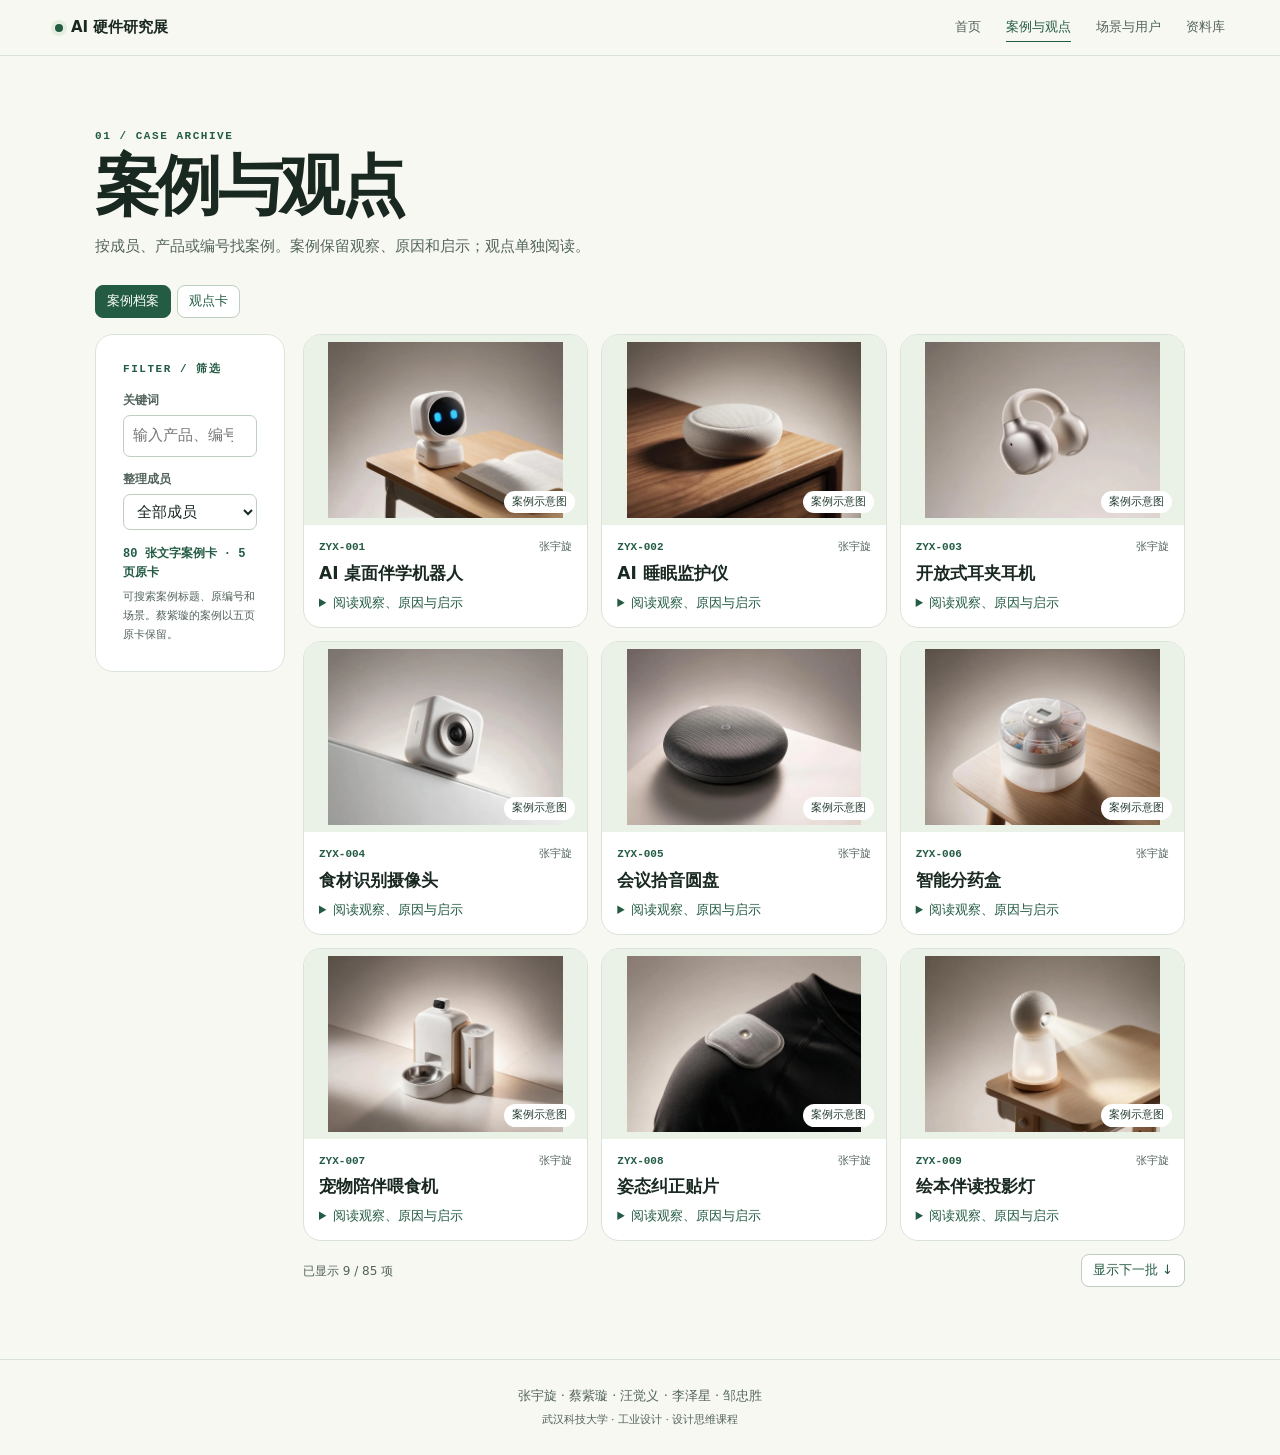
==== cases.html @ ba18a74f "Split research exhibit into four on-demand pages" ====
<!doctype html>
<html lang="zh-CN"><head><meta charset="utf-8"><meta name="viewport" content="width=device-width,initial-scale=1">
<title>案例与观点 · AI 智能硬件调研</title><meta name="description" content="按成员、产品或编号找案例。案例保留观察、原因和启示；观点单独阅读。">
<link rel="icon" href="assets/art/mark.svg" type="image/svg+xml"><link rel="stylesheet" href="pages.css">
<script type="module" src="pages.js"></script></head><body data-page="cases">
<a class="skip" href="#main">跳到正文</a><progress class="reading" id="reading" max="100" value="0" aria-hidden="true"></progress>
<header class="nav"><a class="brand" href="index.html"><span class="dot"></span>AI 硬件研究展</a><nav aria-label="展站导航"><a href="index.html">首页</a><a href="cases.html" aria-current="page">案例与观点</a><a href="scenes.html">场景与用户</a><a href="library.html">资料库</a></nav></header>
<main id="main"><header class="page-head"><p class="eyebrow">01 / CASE ARCHIVE</p><h1>案例与观点</h1><p>按成员、产品或编号找案例。案例保留观察、原因和启示；观点单独阅读。</p></header><p id="loadError" class="notice" hidden></p>
<div class="view-tabs" aria-label="案例或观点"><button type="button" data-view="cases">案例档案</button><button type="button" data-view="opinions">观点卡</button></div>
<section class="workbench" aria-label="档案浏览"><aside class="filters-panel"><p class="eyebrow">FILTER / 筛选</p><label for="query">关键词</label><input id="query" type="search" placeholder="输入产品、编号或主题"><label for="member">整理成员</label><select id="member"><option value="all">全部成员</option></select><p id="results" role="status"></p><p class="filter-help">可搜索案例标题、原编号和场景。蔡紫璇的案例以五页原卡保留。</p></aside><div id="archive" class="archive-region" aria-busy="true">正在加载档案…</div></section></main>
<footer class="foot"><p>张宇旋 · 蔡紫璇 · 汪觉义 · 李泽星 · 邹忠胜</p><p class="muted">武汉科技大学 · 工业设计 · 设计思维课程</p></footer>
<dialog class="zoom" id="zoom" aria-label="查看大图"><form method="dialog"><button class="small-button" aria-label="关闭大图">关闭 ×</button></form><div class="zoom__image"><img alt=""></div></dialog></body></html>
---- pages.css ----
/* Shared typography, materials and motion for the four-page exhibit. */
:root{--paper:#f8f8f3;--ink:#192820;--soft:#52645b;--green:#235b43;--line:#dae3d9;--tint:#edf2e9;--white:#fff;--page:1200px;--gutter:clamp(18px,5vw,55px);--mono:ui-monospace,Consolas,monospace;--ease:cubic-bezier(.18,.8,.26,1);--r:18px}
*,*::before,*::after{box-sizing:border-box}html{scroll-behavior:smooth}body{margin:0;background:var(--paper);color:var(--ink);font:15px/1.7 -apple-system,"Microsoft YaHei","PingFang SC",system-ui,sans-serif}h1,h2,h3,p,dl,dd,figure{margin:0}img{max-width:100%;display:block}button,input,select{font:inherit}button{cursor:pointer}a{color:inherit;text-underline-offset:3px}a:focus-visible,button:focus-visible,input:focus-visible,select:focus-visible,summary:focus-visible,[tabindex]:focus-visible{outline:2px solid #22674c;outline-offset:3px}button[hidden],[hidden]{display:none!important}main{max-width:var(--page);margin:auto;padding-inline:var(--gutter)}main section[id],.scene-reading{scroll-margin-top:125px}.skip{position:absolute;top:6px;left:8px;padding:8px 12px;background:#fff;z-index:100;transform:translateY(-150%)}.skip:focus{transform:none}.eyebrow{font:700 11px/1.4 var(--mono);letter-spacing:.14em;color:var(--green)}.quiet-link{font-size:13px;color:var(--green);font-weight:650;text-decoration:none}.quiet-link:hover{text-decoration:underline}.byline{font-size:12px;color:var(--soft)}.notice,.panel-empty{padding:19px;background:#eff2eb;border:1px solid var(--line);border-radius:10px}.notice{color:#75332c}.foot{text-align:center;border-top:1px solid var(--line);margin-top:72px;padding:25px 16px;color:var(--soft);font-size:13px}.foot .muted{font-size:11px;margin-top:4px}
/* Navigation */
.nav{position:sticky;top:0;z-index:30;display:flex;align-items:center;justify-content:space-between;gap:8px 20px;padding:10px var(--gutter);min-height:56px;border-bottom:1px solid var(--line);background:rgba(248,248,243,.96)}.brand{display:inline-flex;align-items:center;gap:8px;white-space:nowrap;font-weight:750;text-decoration:none}.dot{width:8px;aspect-ratio:1;border-radius:50%;background:var(--green);box-shadow:0 0 0 4px #e4ede0}.nav nav{display:flex;gap:clamp(8px,2vw,25px);align-items:center;flex-wrap:wrap}.nav nav a{font-size:13px;text-decoration:none;color:var(--soft);border-bottom:1px solid transparent;padding:3px 0}.nav nav a[aria-current],.nav nav a:hover{color:var(--green);border-color:var(--green)}.reading{position:fixed;z-index:40;left:0;top:0;width:100%;height:2px;appearance:none;border:0;background:transparent;pointer-events:none}.reading::-webkit-progress-bar{background:transparent}.reading::-webkit-progress-value{background:#3d8a69}.reading::-moz-progress-bar{background:#3d8a69}
/* Cover and editorial sections */
.cover{position:relative;isolation:isolate;overflow:hidden;min-height:535px;padding:clamp(64px,9vw,108px) 0 44px}.hero__art{position:absolute;inset:0 0 0 29%;background:url('assets/art/hero.jpg') right center / cover no-repeat;mask-image:linear-gradient(90deg,transparent,#000 32%,#000 90%,transparent);z-index:-1;animation:hero-in 1.25s var(--ease) both}.hero__art::after{content:'';position:absolute;inset:0;background:linear-gradient(0deg,var(--paper),transparent 26%)}.cover-copy{max-width:600px}.cover h1{font-size:clamp(40px,6vw,75px);line-height:1.04;letter-spacing:-.06em;margin:15px 0 20px;animation:rise .68s .09s var(--ease) both}.cover h1 span{display:block;color:var(--green);animation:rise .76s .18s var(--ease) both}.cover-copy>p:not(.eyebrow){max-width:440px;color:#394e43;font-size:16px}.cover-links{display:flex;align-items:center;gap:13px 18px;flex-wrap:wrap;margin-top:23px;animation:rise .75s .28s var(--ease) both}.action{background:var(--green);color:#fff;padding:8px 14px;border-radius:8px;font-weight:700;text-decoration:none}.action:hover{background:#164435}.stats{display:flex;flex-wrap:wrap;gap:12px 34px;padding:0;margin:28px 0 0;list-style:none}.stats li{display:grid;gap:2px}.stats b{font:750 clamp(23px,3vw,35px)/1.1 var(--mono)}.stats span{font-size:12px;color:var(--soft)}.edition{padding:38px 0;border-top:1px solid var(--line)}.split-head{display:flex;align-items:end;justify-content:space-between;gap:10px 18px;margin-bottom:17px}.split-head h2,.edition h2,.library-panel h2{font-size:clamp(24px,4vw,42px);letter-spacing:-.045em;line-height:1.25;margin:5px 0}.entry-grid{display:grid;grid-template-columns:repeat(3,minmax(0,1fr));gap:15px}.entry-grid a{display:flex;flex-direction:column;gap:6px;padding:20px;background:var(--white);border:1px solid var(--line);border-radius:var(--r);text-decoration:none;transition:translate .35s var(--ease),border-color .25s}.entry-grid a:hover{translate:0 -4px;border-color:#93b2a0}.entry-grid b{font:700 12px var(--mono);color:var(--green)}.entry-grid h3{font-size:19px;line-height:1.3}.entry-grid p,.takeaway>p:not(.eyebrow){color:var(--soft);max-width:65ch}.entry-grid span{margin-top:auto;font-size:12px;color:var(--green);font-weight:650}.takeaway .quiet-link{display:inline-block;margin-top:14px}
/* Case spotlight */
.feature-card{border:1px solid var(--line);border-radius:23px;overflow:hidden;background:var(--tint)}.feature-slide{display:grid;grid-template-columns:1fr 1fr;min-height:335px;--slide:18px}.feature-slide--back{--slide:-18px}.feature-media{position:relative;min-width:0;display:grid;align-items:center;padding:24px;background:radial-gradient(ellipse at center,#fcfdf8,#e2ebe0)}.feature-media .zoom-trigger{height:clamp(235px,29vw,371px);animation:slide-in .62s var(--ease) both}.feature-media img{width:100%;height:100%;object-fit:contain}.feature-media>span,.record-caption{position:absolute;right:12px;bottom:12px;font-size:11px;color:#233c30;background:#fff;padding:2px 8px;border-radius:999px;pointer-events:none}.feature-copy{padding:clamp(20px,4vw,41px);min-width:0;background:#fcfdf8}.feature-copy>*{animation:rise .54s var(--ease) both}.feature-copy h3{font-size:clamp(24px,3.8vw,40px);line-height:1.18;letter-spacing:-.045em;margin:7px 0 4px;animation-delay:.05s}.feature-copy dl{display:grid;gap:8px;margin:13px 0;animation-delay:.09s}.feature-copy dl>div,.record-facts>div{display:grid;grid-template-columns:38px minmax(0,1fr);gap:4px 8px;padding-top:6px;border-top:1px solid var(--line);font-size:13px;color:var(--soft)}.feature-copy dt,.record-facts dt{color:var(--green);font-weight:750}.feature-rail{border-top:1px solid var(--line);padding:9px 13px;display:flex;justify-content:space-between;gap:8px;align-items:center}.feature-choices,.feature-arrows{display:flex;gap:6px;align-items:center;flex-wrap:wrap}.feature-arrows{font:12px var(--mono);white-space:nowrap}.small-button,.view-tabs button{font-size:13px;line-height:1.3;color:var(--green);background:#fff;border:1px solid #bdcfc0;padding:7px 11px;border-radius:8px;transition:background-color .22s,border-color .22s}.small-button span{font:11px var(--mono)}.small-button:hover,.view-tabs button:hover{border-color:var(--green)}button[aria-pressed=true].small-button,.view-tabs button[aria-pressed=true]{color:#fff;background:var(--green);border-color:var(--green)}.zoom-trigger{display:block;width:100%;padding:0;background:transparent;border:0;border-radius:0;overflow:hidden;text-align:inherit;cursor:zoom-in}.zoom-trigger.small-button{display:inline-block;width:auto;padding:7px 11px;background:#fff;border:1px solid #bdcfc0;border-radius:8px}
/* Interior pages */
.page-head{padding:clamp(35px,7vw,73px) 0 26px}.page-head h1{font-size:clamp(34px,6vw,65px);line-height:1.1;letter-spacing:-.055em;margin:6px 0 12px}.page-head>p:last-child{color:var(--soft);max-width:66ch}.view-tabs{display:flex;gap:6px;flex-wrap:wrap;margin-bottom:16px}.workbench{display:grid;grid-template-columns:190px minmax(0,1fr);align-items:start;gap:18px}.filters-panel,.library-panel,.scene-reading{min-width:0;background:var(--white);border:1px solid var(--line);border-radius:var(--r);padding:clamp(14px,2.4vw,27px)}.filters-panel{display:grid;gap:5px;position:sticky;top:74px}.filters-panel label,.filter-stack{color:var(--soft);font-size:12px;font-weight:650;margin-top:7px}.filters-panel input,.filters-panel select,.filter-stack input{display:block;width:100%;min-width:0;padding:7px 9px;border:1px solid #becfc1;border-radius:7px;background:#fff;color:var(--ink)}#results{font:700 12px/1.6 var(--mono);color:var(--green);margin-top:10px}.filter-help{font-size:11px;color:var(--soft)}.record-grid{display:grid;grid-template-columns:repeat(3,minmax(0,1fr));gap:13px;align-items:start}.record{min-width:0;background:#fff;border:1px solid var(--line);border-radius:var(--r);overflow-wrap:anywhere;overflow:hidden}.record[data-record]:focus{border-color:var(--green)}.record .zoom-trigger{position:relative;background:#eaf1e6}.record-img{width:100%;height:clamp(120px,15vw,190px);object-fit:contain;padding:7px;transition:scale .6s var(--ease)}.record .zoom-trigger:hover img{scale:1.045}.record-body{padding:13px 15px}.record h3{font-size:17px;line-height:1.35;margin:5px 0 7px}.record-meta{display:flex;justify-content:space-between;gap:4px 8px;flex-wrap:wrap;font-size:11px;color:var(--soft)}.record-meta b{font-family:var(--mono);color:var(--green)}.record details{margin-top:6px}.record summary{font-size:13px;color:var(--green);cursor:pointer}.record .byline{margin-top:8px}.record-facts,.opinion-body{display:grid;gap:9px;margin:8px 0}.record blockquote{font-size:13px;margin:6px 0 9px;padding:3px 0 3px 9px;border-left:2px solid var(--green)}.opinion-body p{font-size:13px;color:var(--soft);white-space:pre-wrap}.chip-list{display:flex;gap:5px;flex-wrap:wrap;margin:9px 0}.chip{display:inline-block;font:600 11px/1.45 var(--mono);padding:3px 6px;border-radius:5px;background:var(--tint);color:var(--green)}.batch-bar{display:flex;align-items:center;justify-content:space-between;margin-top:13px;gap:10px;color:var(--soft);font-size:12px}
/* Scene atlas */
.scene-toolbar{display:grid;gap:9px;margin-bottom:16px}.scene-toolbar>.small-button{justify-self:end}.scene-tabs{display:grid;grid-template-columns:repeat(4,minmax(0,1fr));gap:9px}.scene-tile{position:relative;isolation:isolate;text-align:left;min-height:105px;padding:12px;overflow:hidden;border:1px solid var(--line);border-radius:14px;background:#e9eee6;color:var(--ink);display:flex;align-items:end;transition:translate .3s var(--ease),border-color .2s}.scene-tile img{position:absolute;inset:0;width:100%;height:100%;object-fit:cover;z-index:-2}.scene-tile::after{content:'';position:absolute;inset:0;z-index:-1;background:linear-gradient(90deg,#f3f5ee 0%,#f3f5eede 37%,#f3f5ee1c)}.scene-tile:hover{translate:0 -2px}.scene-tile[aria-pressed=true]{border-color:var(--green);box-shadow:inset 0 -3px var(--green)}.scene-tile span{display:grid;gap:3px}.scene-tile b{font-size:13px}.scene-tile small{font-size:11px;color:#395044}.scene-workbench{display:grid;grid-template-columns:minmax(155px,215px) minmax(0,1fr);gap:12px;align-items:start}.scene-index{display:grid;gap:2px;position:sticky;top:72px;max-height:76vh;overflow:auto}.scene-index button{display:grid;grid-template-columns:40px 1fr;gap:4px;text-align:left;color:var(--soft);background:transparent;border:1px solid transparent;border-radius:7px;padding:6px;font-size:12px}.scene-index button span{font:11px/1.8 var(--mono);color:var(--green)}.scene-index button:hover,.scene-index button[aria-current]{background:var(--tint);border-color:var(--line);color:var(--ink)}.scene-reading h2{font-size:clamp(24px,4vw,40px);line-height:1.2;margin:4px 0 10px}.hmw{background:var(--tint);border-left:3px solid var(--green);padding:9px 12px;color:var(--soft)}.hmw b{color:var(--green);font-family:var(--mono);margin-right:4px}.scene-tools{display:flex;justify-content:flex-end;margin:12px 0 6px}.analysis-grid{display:grid;grid-template-columns:1fr 1.1fr;gap:16px;animation:rise .35s var(--ease) both}.analysis-grid h3,.related h3{font-size:16px;margin:5px 0}.analysis-grid h3 span{color:var(--green);font:11px var(--mono);margin-left:4px}.analysis-grid ol{margin:0;padding-left:25px}.analysis-grid li{border-top:1px solid #e6eae5;padding:4px 0;font-size:13px;color:#32493c}.analysis-grid li::marker{font:11px var(--mono);color:var(--green)}.related{border-top:1px solid var(--line);margin-top:22px;padding-top:12px}.related ul{margin:0;padding:0;list-style:none}.related li{display:flex;flex-wrap:wrap;gap:5px 8px;align-items:center;padding:4px 0;font-size:13px}
/* Library and image dialog */
.library-panel>p:not(.eyebrow),.library-layout p:not(.eyebrow),.library-panel .split-head p:not(.eyebrow){color:var(--soft)}.library-layout{display:grid;grid-template-columns:.8fr 1fr;gap:20px}.library-layout figure{min-width:0}.source-preview{width:100%;height:clamp(190px,34vw,470px);object-fit:cover;object-position:top}.library-layout figcaption{font-size:12px;color:var(--soft);padding-top:7px}.source-list{margin:15px 0 0;padding:0;list-style:none}.source-list li{display:flex;justify-content:space-between;gap:12px;padding:4px 0;border-top:1px solid var(--line);font-size:13px}.source-list b{color:var(--green);font-family:var(--mono)}.table-wrap{overflow:auto;margin-top:16px;border:1px solid var(--line);border-radius:9px}table{border-collapse:collapse;width:100%;min-width:560px;font-size:13px}th,td{padding:8px 10px;border-bottom:1px solid var(--line);text-align:left}thead{background:var(--tint)}.paper-index{list-style:none;margin:0;padding:0}.paper-index li{display:grid;grid-template-columns:35px 1fr;gap:8px;padding:10px 0;border-top:1px solid var(--line)}.paper-index li>span{color:var(--green);font:700 12px/1.8 var(--mono)}.paper-index a{font-weight:650}.paper-index p{color:var(--soft);font-size:13px}.zoom{max-width:min(96vw,1400px);max-height:93dvh;padding:13px;border:1px solid var(--line);border-radius:13px;background:#fff}.zoom::backdrop{background:#17241dd9}.zoom form{display:flex;justify-content:end;margin-bottom:7px}.zoom__image{overflow:auto;max-height:calc(90dvh - 59px)}.zoom img{max-height:calc(90dvh - 59px);max-width:100%;margin:auto;object-fit:contain;cursor:zoom-in}.zoom img.is-large{max-height:none;max-width:none;cursor:zoom-out}
@keyframes rise{from{opacity:0;transform:translateY(13px)}to{opacity:1;transform:none}}@keyframes slide-in{from{opacity:.2;transform:translateX(var(--slide)) scale(1.02)}to{opacity:1;transform:none}}@keyframes hero-in{from{opacity:0;transform:scale(1.04)}to{opacity:1;transform:none}}
@media(max-width:980px){.record-grid{grid-template-columns:repeat(2,minmax(0,1fr))}}
@media(max-width:760px){.nav{align-items:start;flex-wrap:wrap}.cover{min-height:0}.hero__art{opacity:.38;animation:none}.entry-grid{grid-template-columns:1fr}.feature-card{display:flex;flex-direction:column}.feature-rail{order:-1;border-top:0;border-bottom:1px solid var(--line);flex-wrap:wrap}.feature-slide,.library-layout,.workbench,.scene-workbench{grid-template-columns:1fr}.feature-media{padding:12px}.feature-media .zoom-trigger{height:clamp(194px,46vw,280px)}.filters-panel{position:static;grid-template-columns:minmax(0,1.5fr) minmax(0,1fr);align-items:center}.filters-panel label:first-of-type{grid-column:1;grid-row:2}.filters-panel input{grid-column:1;grid-row:3}.filters-panel label:last-of-type{grid-column:2;grid-row:2}.filters-panel select{grid-column:2;grid-row:3}.filters-panel .filter-help{display:none}.scene-tabs{grid-template-columns:repeat(2,minmax(0,1fr))}.scene-index{position:static;grid-auto-flow:column;grid-auto-columns:minmax(126px,1fr);overflow:auto;max-height:none}.scene-index button{display:flex;flex-direction:column}.analysis-grid{gap:10px}}
@media(max-width:480px){.nav{flex-direction:column;gap:1px}.nav nav{gap:10px}.nav nav a{font-size:12px}.stats{gap:10px 19px}.stats span{font-size:10px}.split-head{align-items:start;flex-wrap:wrap}.feature-rail,.feature-copy{padding:12px}.feature-choices .small-button{padding:5px 7px;font-size:11px}.record-grid,.analysis-grid{grid-template-columns:1fr}.record-img{height:175px}.filter-stack{width:100%}.foot{margin-top:45px}}
@media(prefers-reduced-motion:reduce){html{scroll-behavior:auto}*,*::before,*::after{animation:none!important;transition:none!important;scroll-behavior:auto!important;translate:none!important;scale:none!important}}
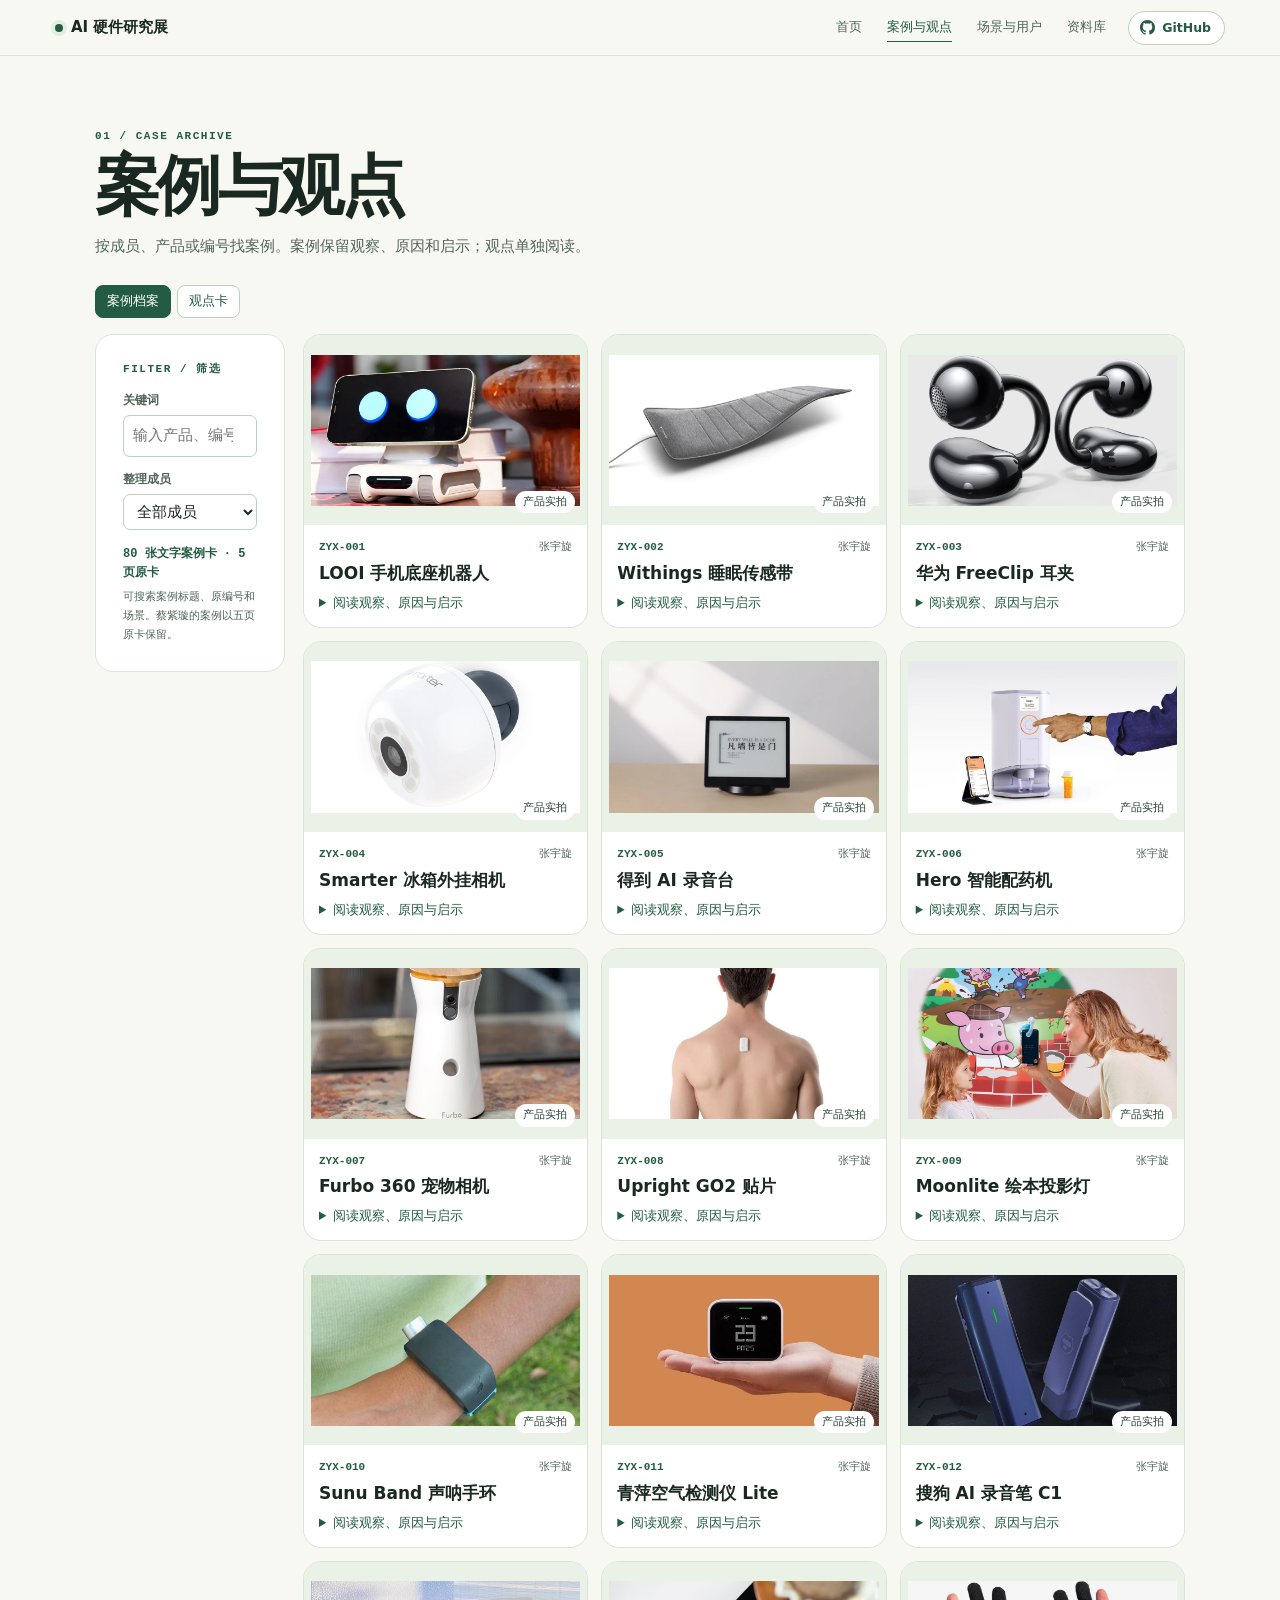
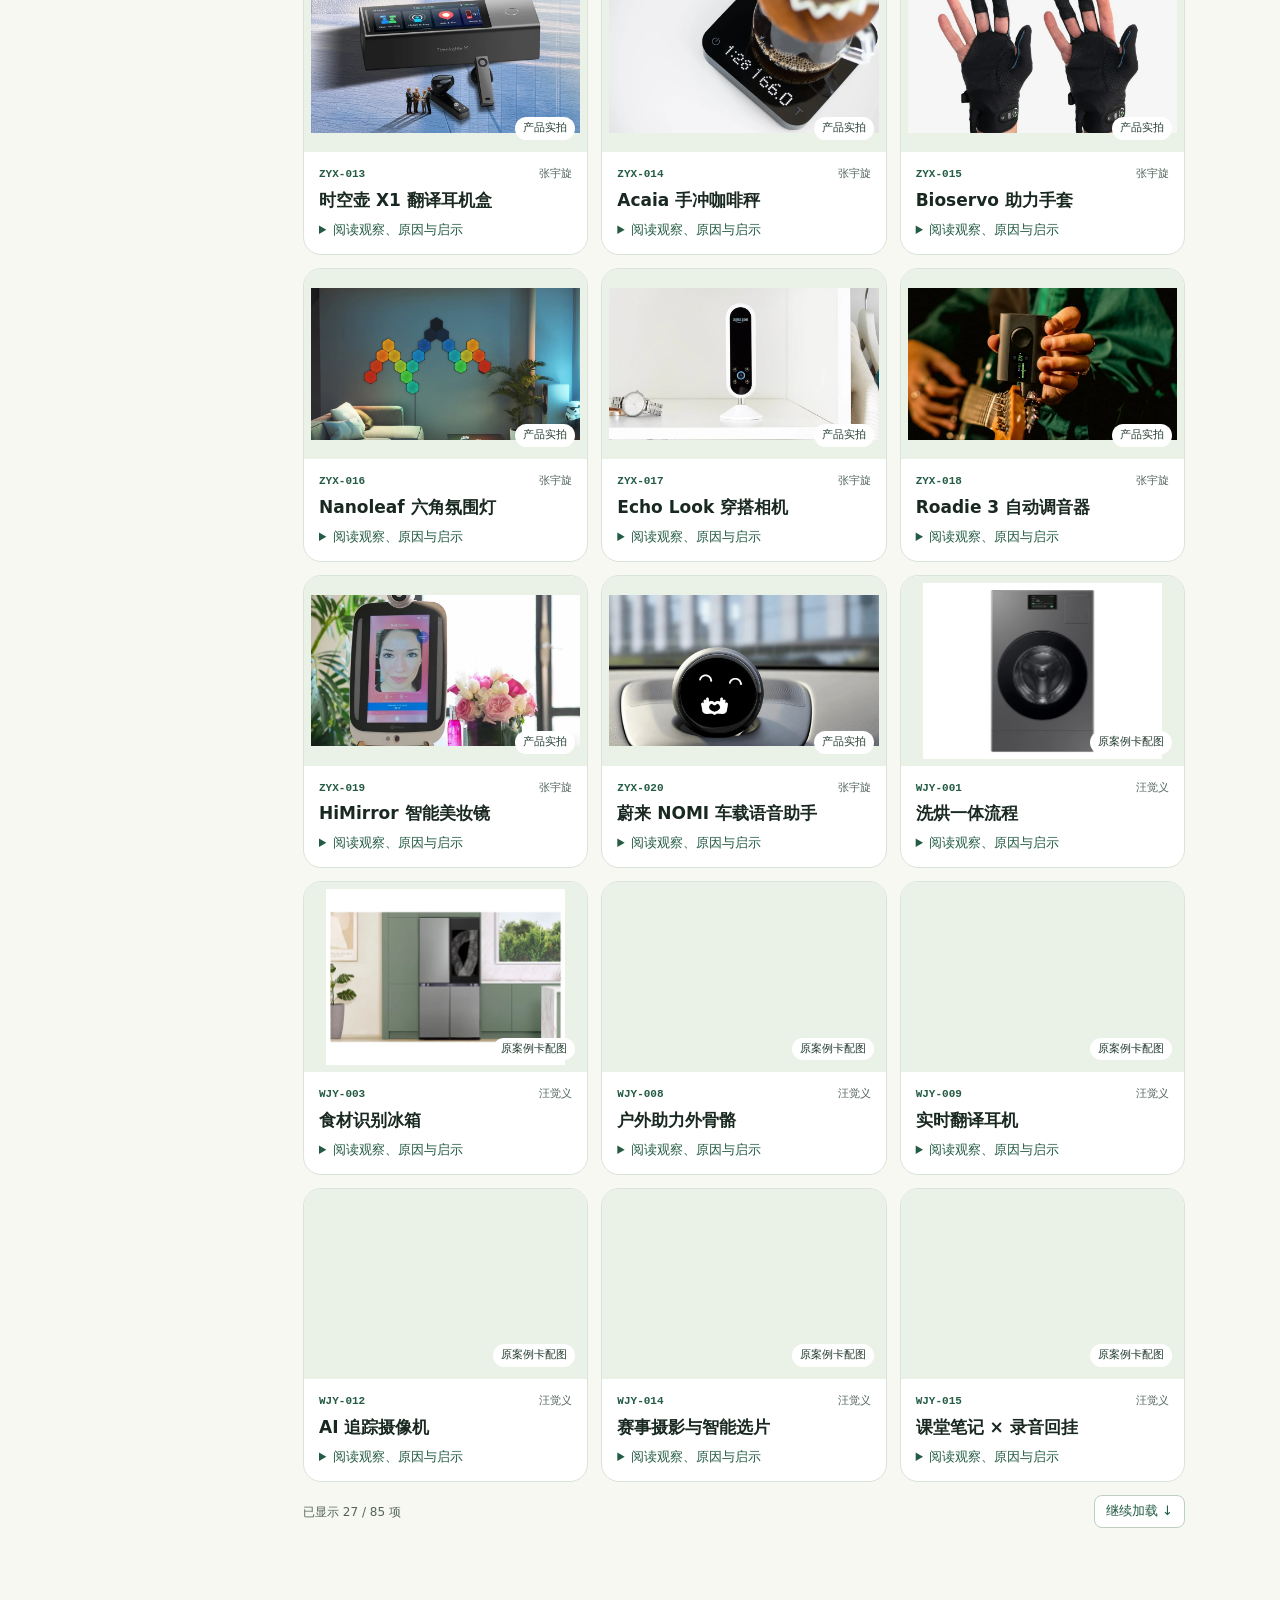
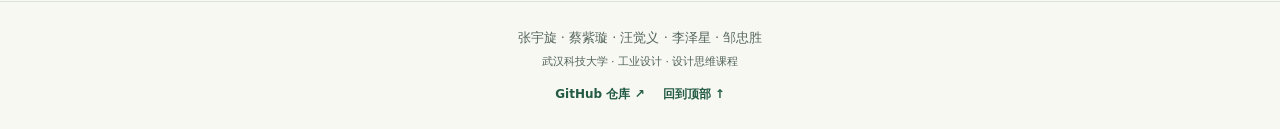
==== commit 9971ad3a: "导航加 GitHub 入口，案例列表改为自动续载 - 顶栏右侧加 GitHub 胶囊按钮，页脚补「GitHub 仓库」与「回到顶部」；窄屏只留图标。 - 案例与观点列表去掉手动「显示下一批」，改成滚到" ====
--- a/cases.html
+++ b/cases.html
@@ -4,9 +4,9 @@
 <link rel="icon" href="assets/art/mark.svg" type="image/svg+xml"><link rel="stylesheet" href="pages.css">
 <script type="module" src="pages.js"></script></head><body data-page="cases">
 <a class="skip" href="#main">跳到正文</a><progress class="reading" id="reading" max="100" value="0" aria-hidden="true"></progress>
-<header class="nav"><a class="brand" href="index.html"><span class="dot"></span>AI 硬件研究展</a><nav aria-label="展站导航"><a href="index.html">首页</a><a href="cases.html" aria-current="page">案例与观点</a><a href="scenes.html">场景与用户</a><a href="library.html">资料库</a></nav></header>
+<header class="nav" id="top"><a class="brand" href="index.html"><span class="dot"></span>AI 硬件研究展</a><div class="nav-end"><nav aria-label="展站导航"><a href="index.html">首页</a><a href="cases.html" aria-current="page">案例与观点</a><a href="scenes.html">场景与用户</a><a href="library.html">资料库</a></nav><a class="gh" href="https://github.com/Zhang-yvxuan/Design-Thinking--" target="_blank" rel="noopener noreferrer" aria-label="在 GitHub 打开这个展站的仓库"><svg viewBox="0 0 16 16" aria-hidden="true"><path d="M8 0C3.58 0 0 3.58 0 8c0 3.54 2.29 6.53 5.47 7.59.4.07.55-.17.55-.38 0-.19-.01-.82-.01-1.49-2.01.37-2.53-.49-2.69-.94-.09-.23-.48-.94-.82-1.13-.28-.15-.68-.52-.01-.53.63-.01 1.08.58 1.23.82.72 1.21 1.87.87 2.33.66.07-.52.28-.87.51-1.07-1.78-.2-3.64-.89-3.64-3.95 0-.87.31-1.59.82-2.15-.08-.2-.36-1.02.08-2.12 0 0 .67-.21 2.2.82.64-.18 1.32-.27 2-.27s1.36.09 2 .27c1.53-1.04 2.2-.82 2.2-.82.44 1.1.16 1.92.08 2.12.51.56.82 1.27.82 2.15 0 3.07-1.87 3.75-3.65 3.95.29.25.54.73.54 1.48 0 1.07-.01 1.93-.01 2.2 0 .21.15.46.55.38A8.013 8.013 0 0 0 16 8c0-4.42-3.58-8-8-8z"/></svg><span>GitHub</span></a></div></header>
 <main id="main"><header class="page-head"><p class="eyebrow">01 / CASE ARCHIVE</p><h1>案例与观点</h1><p>按成员、产品或编号找案例。案例保留观察、原因和启示；观点单独阅读。</p></header><p id="loadError" class="notice" hidden></p>
 <div class="view-tabs" aria-label="案例或观点"><button type="button" data-view="cases">案例档案</button><button type="button" data-view="opinions">观点卡</button></div>
 <section class="workbench" aria-label="档案浏览"><aside class="filters-panel"><p class="eyebrow">FILTER / 筛选</p><label for="query">关键词</label><input id="query" type="search" placeholder="输入产品、编号或主题"><label for="member">整理成员</label><select id="member"><option value="all">全部成员</option></select><p id="results" role="status"></p><p class="filter-help">可搜索案例标题、原编号和场景。蔡紫璇的案例以五页原卡保留。</p></aside><div id="archive" class="archive-region" aria-busy="true">正在加载档案…</div></section></main>
-<footer class="foot"><p>张宇旋 · 蔡紫璇 · 汪觉义 · 李泽星 · 邹忠胜</p><p class="muted">武汉科技大学 · 工业设计 · 设计思维课程</p></footer>
+<footer class="foot"><p>张宇旋 · 蔡紫璇 · 汪觉义 · 李泽星 · 邹忠胜</p><p class="muted">武汉科技大学 · 工业设计 · 设计思维课程</p><p class="foot-links"><a href="https://github.com/Zhang-yvxuan/Design-Thinking--" target="_blank" rel="noopener noreferrer">GitHub 仓库 ↗</a><a href="#top">回到顶部 ↑</a></p></footer>
 <dialog class="zoom" id="zoom" aria-label="查看大图"><form method="dialog"><button class="small-button" aria-label="关闭大图">关闭 ×</button></form><div class="zoom__image"><img alt=""></div></dialog></body></html>
--- a/pages.css
+++ b/pages.css
@@ -18,3 +18,32 @@
 @media(max-width:760px){.nav{align-items:start;flex-wrap:wrap}.cover{min-height:0}.hero__art{opacity:.38;animation:none}.entry-grid{grid-template-columns:1fr}.feature-card{display:flex;flex-direction:column}.feature-rail{order:-1;border-top:0;border-bottom:1px solid var(--line);flex-wrap:wrap}.feature-slide,.library-layout,.workbench,.scene-workbench{grid-template-columns:1fr}.feature-media{padding:12px}.feature-media .zoom-trigger{height:clamp(194px,46vw,280px)}.filters-panel{position:static;grid-template-columns:minmax(0,1.5fr) minmax(0,1fr);align-items:center}.filters-panel label:first-of-type{grid-column:1;grid-row:2}.filters-panel input{grid-column:1;grid-row:3}.filters-panel label:last-of-type{grid-column:2;grid-row:2}.filters-panel select{grid-column:2;grid-row:3}.filters-panel .filter-help{display:none}.scene-tabs{grid-template-columns:repeat(2,minmax(0,1fr))}.scene-index{position:static;grid-auto-flow:column;grid-auto-columns:minmax(126px,1fr);overflow:auto;max-height:none}.scene-index button{display:flex;flex-direction:column}.analysis-grid{gap:10px}}
 @media(max-width:480px){.nav{flex-direction:column;gap:1px}.nav nav{gap:10px}.nav nav a{font-size:12px}.stats{gap:10px 19px}.stats span{font-size:10px}.split-head{align-items:start;flex-wrap:wrap}.feature-rail,.feature-copy{padding:12px}.feature-choices .small-button{padding:5px 7px;font-size:11px}.record-grid,.analysis-grid{grid-template-columns:1fr}.record-img{height:175px}.filter-stack{width:100%}.foot{margin-top:45px}}
 @media(prefers-reduced-motion:reduce){html{scroll-behavior:auto}*,*::before,*::after{animation:none!important;transition:none!important;scroll-behavior:auto!important;translate:none!important;scale:none!important}}
+
+/* 2026-11-26 导航入口、自动续载与交互微调 */
+.nav{backdrop-filter:saturate(160%) blur(10px);background:rgba(248,248,243,.82);transition:background-color .24s ease,box-shadow .24s ease}
+.nav[data-stuck]{background:rgba(248,248,243,.95);box-shadow:0 1px 0 var(--line),0 10px 26px rgba(29,49,40,.07)}
+.nav-end{display:flex;align-items:center;gap:clamp(10px,2vw,22px);min-width:0}
+.gh{display:inline-flex;align-items:center;gap:7px;height:34px;padding:0 13px 0 11px;font-size:12.5px;font-weight:650;color:var(--green);text-decoration:none;background:#fff;border:1px solid #bdcfc0;border-radius:999px;white-space:nowrap;transition:color .2s,background-color .2s,border-color .2s,transform .2s}
+.gh:hover{color:#fff;background:var(--green);border-color:var(--green);transform:translateY(-1px)}
+.gh:focus-visible{outline:2px solid var(--green);outline-offset:3px}
+.gh svg{width:15px;height:15px;fill:currentColor;flex:none}
+.foot-links{display:flex;justify-content:center;align-items:center;gap:18px;margin:12px 0 0;flex-wrap:wrap}
+.foot-links a{font-size:12px;font-weight:650;color:var(--green);text-decoration:none}
+.foot-links a:hover{text-decoration:underline}
+.stats{gap:12px 24px}
+.stats li{position:relative}
+.stats li+li{padding-left:18px}
+.stats li+li::before{content:"";position:absolute;left:0;inset-block:12%;width:1px;background:var(--line)}
+.record{transition:border-color .22s ease,box-shadow .22s ease}
+.record:hover{border-color:#b9cdbb;box-shadow:0 12px 28px rgba(29,49,40,.07)}
+.record:has(details[open]){border-color:var(--green)}
+.batch-bar{min-height:34px}
+.batch-done{font-size:12px;color:var(--soft)}
+@media(max-width:760px){.nav-end{width:100%;justify-content:space-between;gap:10px}}
+@media(max-width:480px){.gh{height:30px;padding:0 11px 0 9px;font-size:11.5px}.gh svg{width:14px;height:14px}}
+.nav-end{min-width:0}
+@media(max-width:760px){.nav-end{width:100%;justify-content:space-between;flex-wrap:wrap;gap:8px}}
+@media(max-width:560px){.gh{padding:0 10px;height:30px}.gh span{display:none}}
+body{overflow-x:clip}
+@media(max-width:560px){.stats{gap:10px 16px}.stats li+li{padding-left:0}.stats li+li::before{display:none}.stats b{font-size:22px}}
+@media(max-width:560px){.nav-end{gap:6px}.gh{padding:0 9px}}
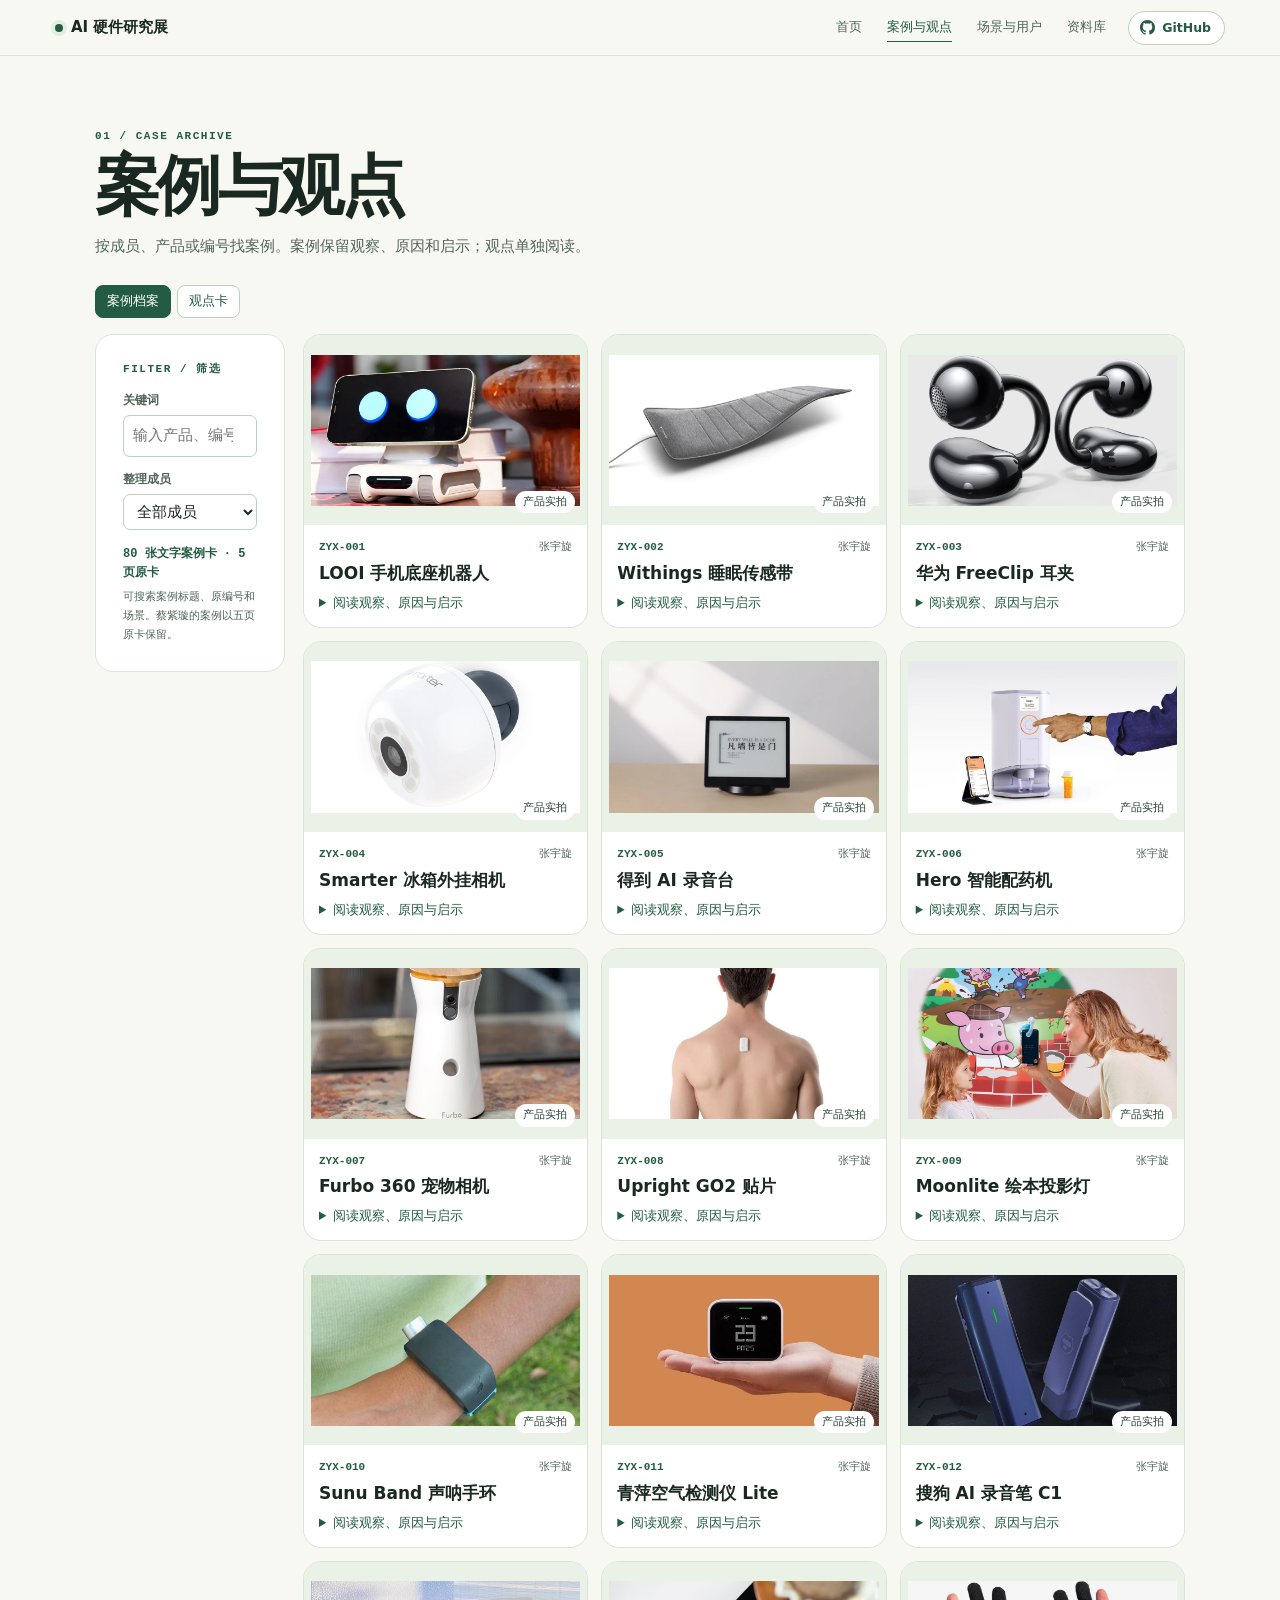
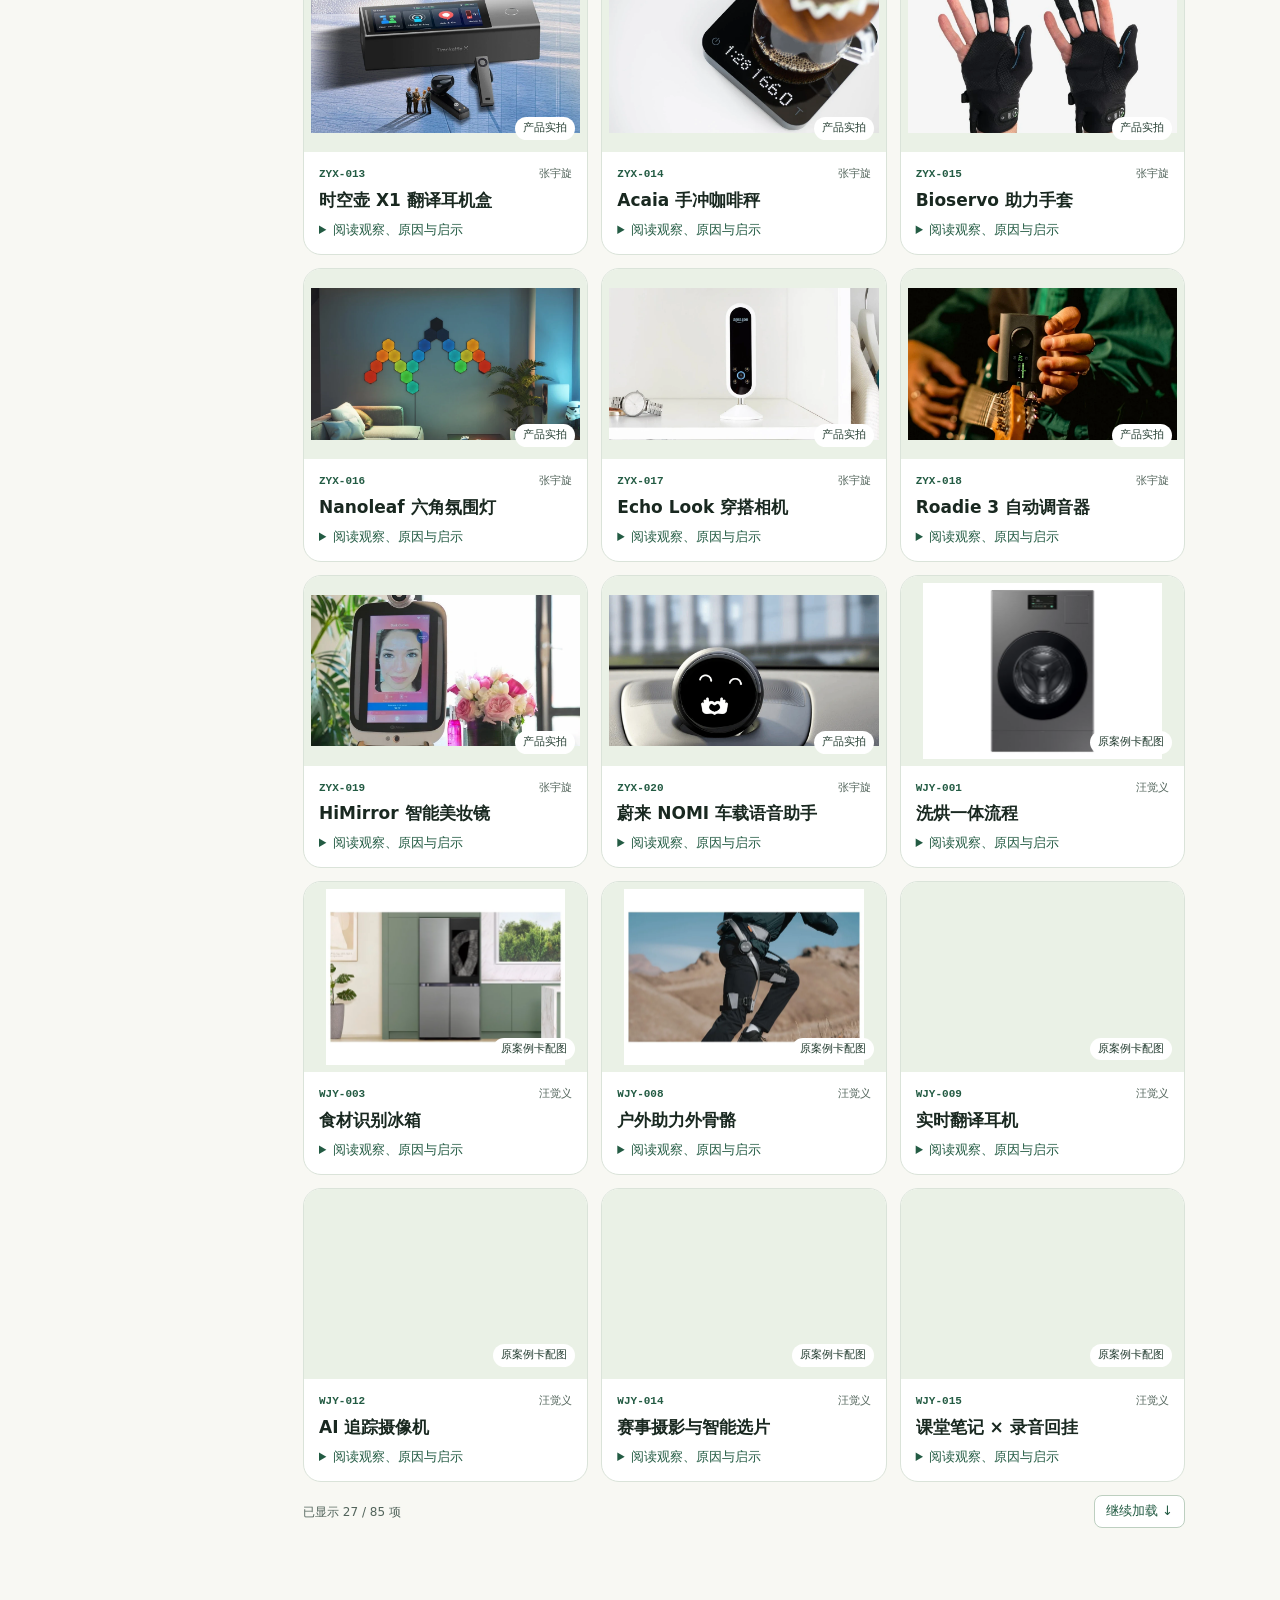
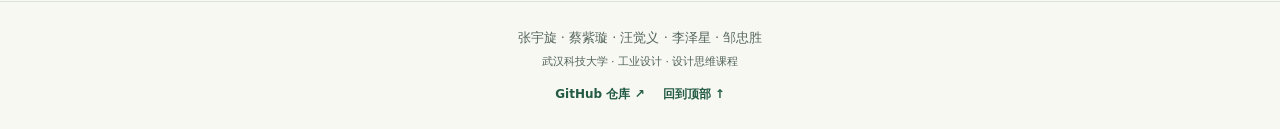
==== commit 26d4507e: "仓库改名后同步 GitHub 链接" ====
--- a/cases.html
+++ b/cases.html
@@ -4,9 +4,9 @@
 <link rel="icon" href="assets/art/mark.svg" type="image/svg+xml"><link rel="stylesheet" href="pages.css">
 <script type="module" src="pages.js"></script></head><body data-page="cases">
 <a class="skip" href="#main">跳到正文</a><progress class="reading" id="reading" max="100" value="0" aria-hidden="true"></progress>
-<header class="nav" id="top"><a class="brand" href="index.html"><span class="dot"></span>AI 硬件研究展</a><div class="nav-end"><nav aria-label="展站导航"><a href="index.html">首页</a><a href="cases.html" aria-current="page">案例与观点</a><a href="scenes.html">场景与用户</a><a href="library.html">资料库</a></nav><a class="gh" href="https://github.com/Zhang-yvxuan/Design-Thinking--" target="_blank" rel="noopener noreferrer" aria-label="在 GitHub 打开这个展站的仓库"><svg viewBox="0 0 16 16" aria-hidden="true"><path d="M8 0C3.58 0 0 3.58 0 8c0 3.54 2.29 6.53 5.47 7.59.4.07.55-.17.55-.38 0-.19-.01-.82-.01-1.49-2.01.37-2.53-.49-2.69-.94-.09-.23-.48-.94-.82-1.13-.28-.15-.68-.52-.01-.53.63-.01 1.08.58 1.23.82.72 1.21 1.87.87 2.33.66.07-.52.28-.87.51-1.07-1.78-.2-3.64-.89-3.64-3.95 0-.87.31-1.59.82-2.15-.08-.2-.36-1.02.08-2.12 0 0 .67-.21 2.2.82.64-.18 1.32-.27 2-.27s1.36.09 2 .27c1.53-1.04 2.2-.82 2.2-.82.44 1.1.16 1.92.08 2.12.51.56.82 1.27.82 2.15 0 3.07-1.87 3.75-3.65 3.95.29.25.54.73.54 1.48 0 1.07-.01 1.93-.01 2.2 0 .21.15.46.55.38A8.013 8.013 0 0 0 16 8c0-4.42-3.58-8-8-8z"/></svg><span>GitHub</span></a></div></header>
+<header class="nav" id="top"><a class="brand" href="index.html"><span class="dot"></span>AI 硬件研究展</a><div class="nav-end"><nav aria-label="展站导航"><a href="index.html">首页</a><a href="cases.html" aria-current="page">案例与观点</a><a href="scenes.html">场景与用户</a><a href="library.html">资料库</a></nav><a class="gh" href="https://github.com/Zhang-yvxuan/Design-Thinking" target="_blank" rel="noopener noreferrer" aria-label="在 GitHub 打开这个展站的仓库"><svg viewBox="0 0 16 16" aria-hidden="true"><path d="M8 0C3.58 0 0 3.58 0 8c0 3.54 2.29 6.53 5.47 7.59.4.07.55-.17.55-.38 0-.19-.01-.82-.01-1.49-2.01.37-2.53-.49-2.69-.94-.09-.23-.48-.94-.82-1.13-.28-.15-.68-.52-.01-.53.63-.01 1.08.58 1.23.82.72 1.21 1.87.87 2.33.66.07-.52.28-.87.51-1.07-1.78-.2-3.64-.89-3.64-3.95 0-.87.31-1.59.82-2.15-.08-.2-.36-1.02.08-2.12 0 0 .67-.21 2.2.82.64-.18 1.32-.27 2-.27s1.36.09 2 .27c1.53-1.04 2.2-.82 2.2-.82.44 1.1.16 1.92.08 2.12.51.56.82 1.27.82 2.15 0 3.07-1.87 3.75-3.65 3.95.29.25.54.73.54 1.48 0 1.07-.01 1.93-.01 2.2 0 .21.15.46.55.38A8.013 8.013 0 0 0 16 8c0-4.42-3.58-8-8-8z"/></svg><span>GitHub</span></a></div></header>
 <main id="main"><header class="page-head"><p class="eyebrow">01 / CASE ARCHIVE</p><h1>案例与观点</h1><p>按成员、产品或编号找案例。案例保留观察、原因和启示；观点单独阅读。</p></header><p id="loadError" class="notice" hidden></p>
 <div class="view-tabs" aria-label="案例或观点"><button type="button" data-view="cases">案例档案</button><button type="button" data-view="opinions">观点卡</button></div>
 <section class="workbench" aria-label="档案浏览"><aside class="filters-panel"><p class="eyebrow">FILTER / 筛选</p><label for="query">关键词</label><input id="query" type="search" placeholder="输入产品、编号或主题"><label for="member">整理成员</label><select id="member"><option value="all">全部成员</option></select><p id="results" role="status"></p><p class="filter-help">可搜索案例标题、原编号和场景。蔡紫璇的案例以五页原卡保留。</p></aside><div id="archive" class="archive-region" aria-busy="true">正在加载档案…</div></section></main>
-<footer class="foot"><p>张宇旋 · 蔡紫璇 · 汪觉义 · 李泽星 · 邹忠胜</p><p class="muted">武汉科技大学 · 工业设计 · 设计思维课程</p><p class="foot-links"><a href="https://github.com/Zhang-yvxuan/Design-Thinking--" target="_blank" rel="noopener noreferrer">GitHub 仓库 ↗</a><a href="#top">回到顶部 ↑</a></p></footer>
+<footer class="foot"><p>张宇旋 · 蔡紫璇 · 汪觉义 · 李泽星 · 邹忠胜</p><p class="muted">武汉科技大学 · 工业设计 · 设计思维课程</p><p class="foot-links"><a href="https://github.com/Zhang-yvxuan/Design-Thinking" target="_blank" rel="noopener noreferrer">GitHub 仓库 ↗</a><a href="#top">回到顶部 ↑</a></p></footer>
 <dialog class="zoom" id="zoom" aria-label="查看大图"><form method="dialog"><button class="small-button" aria-label="关闭大图">关闭 ×</button></form><div class="zoom__image"><img alt=""></div></dialog></body></html>
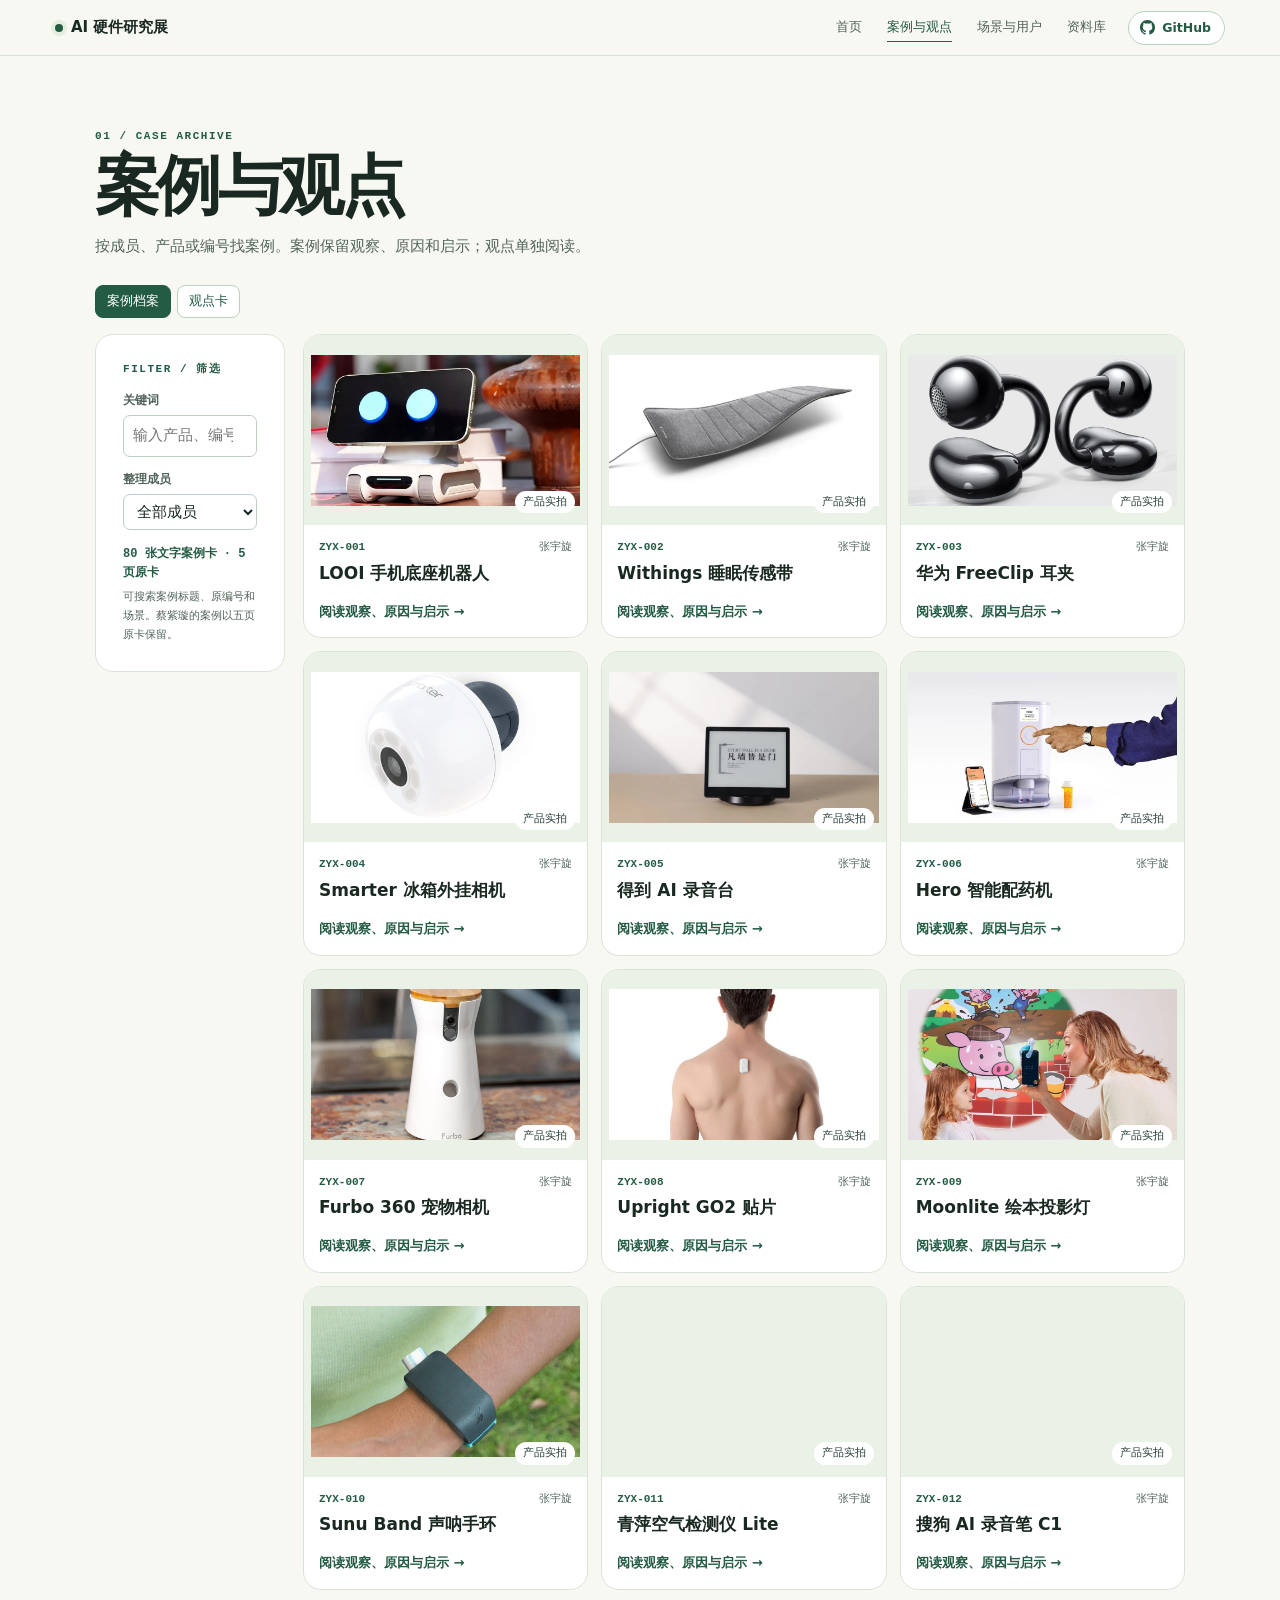
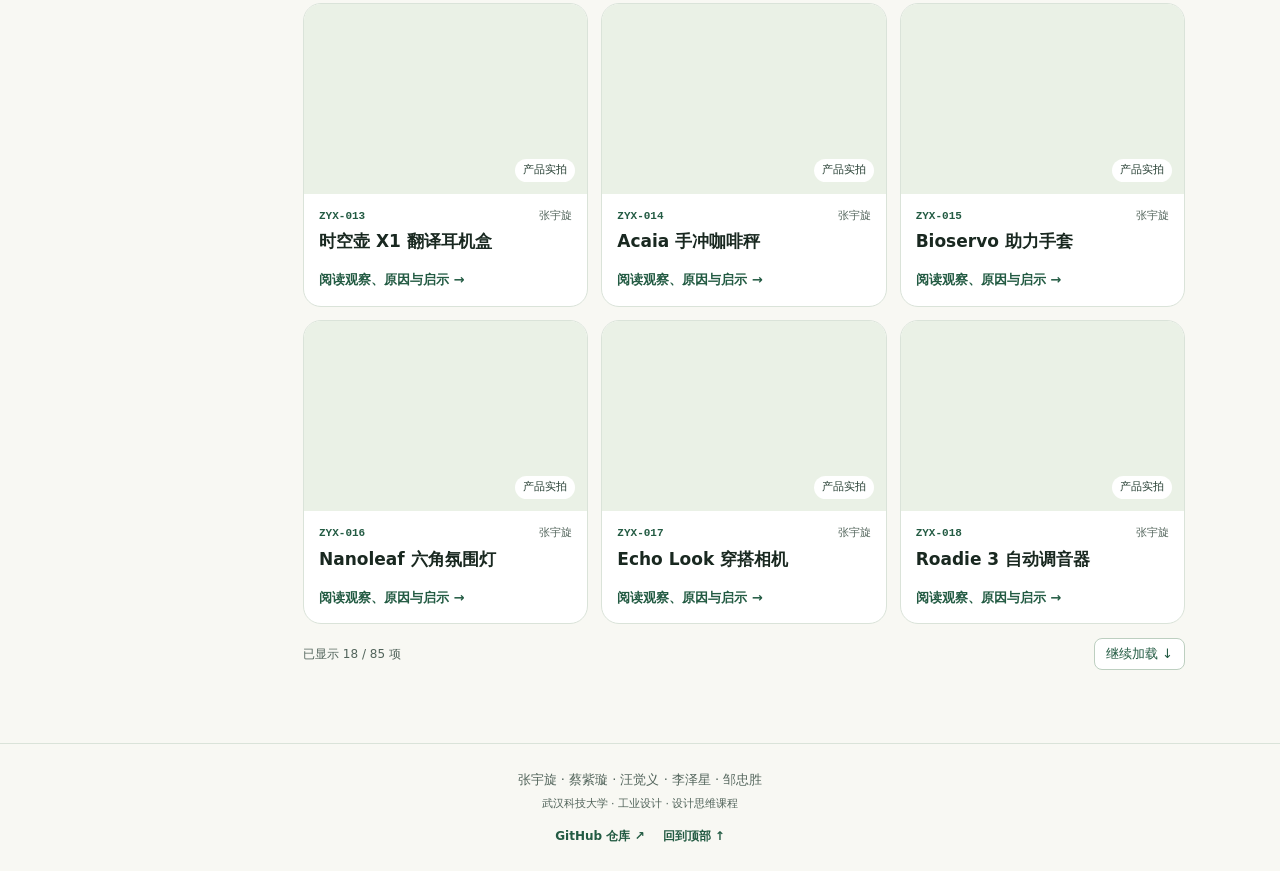
==== commit bc28deb3: "案例详情改为浮层：图片从卡片飞出，正文右侧浮现 宽屏下点卡片任意处即可展开详情：卡片缩略图按 FLIP 从原位飞到大图位置， 右侧文字延迟 110ms 滑入，背景整体压暗，只保留关闭一种交互（关闭按钮" ====
--- a/cases.html
+++ b/cases.html
@@ -9,4 +9,5 @@
 <div class="view-tabs" aria-label="案例或观点"><button type="button" data-view="cases">案例档案</button><button type="button" data-view="opinions">观点卡</button></div>
 <section class="workbench" aria-label="档案浏览"><aside class="filters-panel"><p class="eyebrow">FILTER / 筛选</p><label for="query">关键词</label><input id="query" type="search" placeholder="输入产品、编号或主题"><label for="member">整理成员</label><select id="member"><option value="all">全部成员</option></select><p id="results" role="status"></p><p class="filter-help">可搜索案例标题、原编号和场景。蔡紫璇的案例以五页原卡保留。</p></aside><div id="archive" class="archive-region" aria-busy="true">正在加载档案…</div></section></main>
 <footer class="foot"><p>张宇旋 · 蔡紫璇 · 汪觉义 · 李泽星 · 邹忠胜</p><p class="muted">武汉科技大学 · 工业设计 · 设计思维课程</p><p class="foot-links"><a href="https://github.com/Zhang-yvxuan/Design-Thinking" target="_blank" rel="noopener noreferrer">GitHub 仓库 ↗</a><a href="#top">回到顶部 ↑</a></p></footer>
+<dialog class="detail" id="detail" aria-label="案例详情"><div class="detail-shell"><div class="detail-figure"><img alt=""></div><div class="detail-body"><button class="detail-close" type="button" aria-label="关闭详情">关闭 ×</button><p class="eyebrow" id="detailMeta"></p><h2 id="detailTitle"></h2><p class="byline" id="detailOwner"></p><dl class="detail-facts" id="detailFacts"></dl><div class="detail-chips" id="detailChips"></div><a class="quiet-link" id="detailSrc" target="_blank" rel="noopener noreferrer" hidden>原卡所列来源 ↗</a><p class="byline" id="detailSource"></p></div></div></dialog>
 <dialog class="zoom" id="zoom" aria-label="查看大图"><form method="dialog"><button class="small-button" aria-label="关闭大图">关闭 ×</button></form><div class="zoom__image"><img alt=""></div></dialog></body></html>
--- a/pages.css
+++ b/pages.css
@@ -47,3 +47,43 @@
 body{overflow-x:clip}
 @media(max-width:560px){.stats{gap:10px 16px}.stats li+li{padding-left:0}.stats li+li::before{display:none}.stats b{font-size:22px}}
 @media(max-width:560px){.nav-end{gap:6px}.gh{padding:0 9px}}
+/* 首页场景版图 */
+.map-edition{border-top:0;padding-top:8px}
+.map-note{max-width:74ch;color:var(--soft);margin:0 0 16px}
+.map-frame{display:block;width:100%;padding:10px;background:#fff;border:1px solid var(--line);border-radius:var(--r);position:relative;transition:border-color .22s ease,box-shadow .22s ease;overflow:hidden}
+.map-frame:hover{border-color:#b9cdbb;box-shadow:0 14px 32px rgba(29,49,40,.09)}
+.map-frame img{display:block;width:100%;height:clamp(260px,44vw,600px);object-fit:contain;border-radius:6px;background:#fff}
+.map-hint{position:absolute;right:18px;bottom:18px;font-size:11px;font-weight:650;color:var(--green);background:#fff;border:1px solid var(--line);border-radius:999px;padding:4px 11px;pointer-events:none}
+@media(max-width:560px){.map-frame img{height:250px}.map-hint{right:10px;bottom:10px;font-size:10px;padding:3px 9px}}
+
+/* 案例详情浮层：图从卡片飞出，正文右侧浮现，背景压暗 */
+.record{cursor:pointer}
+.record-media{position:relative;background:#eaf1e6}
+.record-open{display:inline-block;margin-top:9px;font-size:13px;font-weight:650;color:var(--green)}
+.record:hover .record-open,.record:focus-visible .record-open{text-decoration:underline}
+.record:focus-visible{outline:2px solid var(--green);outline-offset:3px}
+.detail{width:min(94vw,1160px);max-width:1160px;max-height:92dvh;padding:0;border:0;border-radius:20px;background:#fcfdf8;overflow:hidden}
+.detail[open]{animation:detailIn .3s ease both}
+.detail[open]::backdrop{animation:detailBack .36s ease both}
+@keyframes detailIn{from{opacity:0;transform:translateY(8px)}to{opacity:1;transform:none}}
+@keyframes detailBack{from{background:rgba(20,33,26,0)}to{background:rgba(20,33,26,.64)}}
+.detail-shell{display:grid;grid-template-columns:1.06fr .94fr;max-height:92dvh}
+.detail-figure{margin:0;background:#eaf1e6;display:grid;place-items:center;padding:16px;min-height:0}
+.detail-figure img{width:100%;height:100%;max-height:calc(92dvh - 32px);object-fit:contain;border-radius:10px}
+.detail-body{position:relative;padding:clamp(22px,3.2vw,40px) clamp(20px,3vw,36px) clamp(20px,3vw,32px);overflow:auto;max-height:92dvh}
+.detail-close{position:absolute;right:clamp(14px,2vw,22px);top:clamp(12px,2vw,18px);font-size:12px;font-weight:650;color:var(--green);background:#fff;border:1px solid #bdcfc0;border-radius:999px;padding:6px 12px;cursor:pointer;transition:background-color .2s,color .2s,border-color .2s}
+.detail-close:hover{background:var(--green);border-color:var(--green);color:#fff}
+.detail-body h2{font-size:clamp(22px,3vw,34px);line-height:1.2;letter-spacing:-.03em;margin:6px 0 4px;padding-right:76px}
+.detail-facts,.detail-prose{display:grid;gap:12px;margin:18px 0 0}
+.detail-facts>div{display:grid;grid-template-columns:42px minmax(0,1fr);gap:4px 10px;padding-top:9px;border-top:1px solid var(--line);font-size:14px;color:var(--soft)}
+.detail-facts dt{color:var(--green);font-weight:750}
+.detail-facts dd{margin:0;line-height:1.7}
+.detail-prose p{font-size:13.5px;color:var(--soft);margin:0;line-height:1.75}
+.detail-chips{display:flex;gap:6px;flex-wrap:wrap;margin:16px 0 0}
+#detailSrc{display:inline-block;margin-top:14px}
+@media(max-width:760px){.detail{max-height:94dvh}.detail-shell{grid-template-columns:1fr;max-height:94dvh;overflow:auto}.detail-figure{padding:12px}.detail-figure img{max-height:38dvh}.detail-body{max-height:none;overflow:visible}.detail-body h2{padding-right:0}}
+.detail.is-closing{animation:detailOut .2s ease both}
+.detail.is-closing::backdrop{animation:detailBackOut .2s ease both}
+@keyframes detailOut{to{opacity:0;transform:translateY(6px) scale(.994)}}
+@keyframes detailBackOut{to{background:rgba(20,33,26,0)}}
+@media(max-width:760px){.record{cursor:default}.record-open{display:none}}
